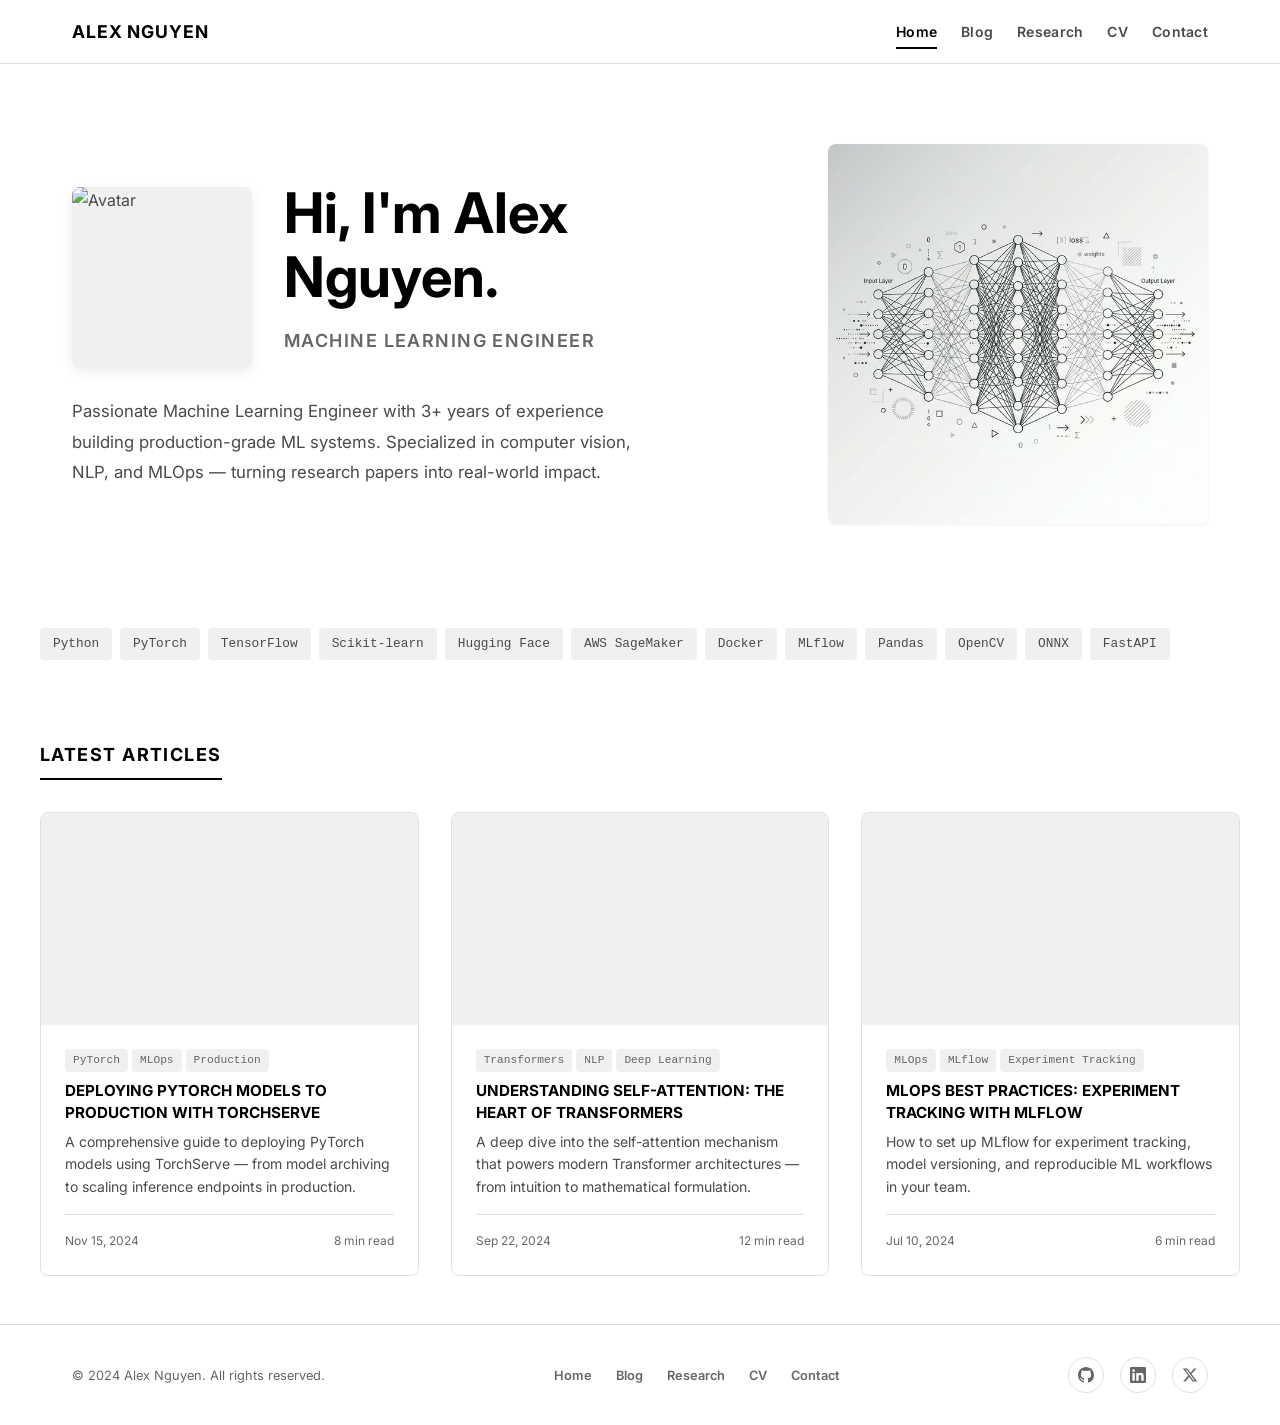
==== index.html @ 2df75f52 "add full code" ====
<!DOCTYPE html>
<html lang="en">
<head>
  <meta charset="UTF-8">
  <meta name="viewport" content="width=device-width, initial-scale=1.0">
  <title>Alex Nguyen — Machine Learning Engineer</title>
  <meta name="description" content="Personal portfolio and blog of Alex Nguyen — Machine Learning Engineer specializing in computer vision, NLP, and MLOps.">
  <!-- Open Graph -->
  <meta property="og:title" content="Alex Nguyen — Machine Learning Engineer">
  <meta property="og:description" content="Personal portfolio and blog — ML Engineer specializing in computer vision, NLP, and MLOps.">
  <meta property="og:type" content="website">
  <meta property="og:image" content="assets/images/avatar.jpg">
  <!-- CSS -->
  <link rel="stylesheet" href="assets/css/main.css">
</head>
<body>

  <!-- Navigation -->
  <nav class="nav" aria-label="Main navigation">
    <div class="container nav__inner">
      <a href="index.html" class="nav__logo" id="navLogo">PORTFOLIO</a>
      <div class="nav__links">
        <a href="index.html" class="nav__link nav__link--active">Home</a>
        <a href="pages/blog.html" class="nav__link">Blog</a>
        <a href="pages/research.html" class="nav__link">Research</a>
        <a href="pages/cv.html" class="nav__link">CV</a>
        <a href="pages/contact.html" class="nav__link">Contact</a>
      </div>
      <button class="nav__hamburger" id="navHamburger" aria-label="Toggle menu">
        <span></span>
        <span></span>
        <span></span>
      </button>
    </div>
  </nav>

  <!-- Mobile Overlay -->
  <div class="nav__mobile-overlay" id="navMobileOverlay">
    <a href="index.html" class="nav__link">Home</a>
    <a href="pages/blog.html" class="nav__link">Blog</a>
    <a href="pages/research.html" class="nav__link">Research</a>
    <a href="pages/cv.html" class="nav__link">CV</a>
    <a href="pages/contact.html" class="nav__link">Contact</a>
  </div>

  <!-- Main Content -->
  <main>
    <!-- Hero Section -->
    <section class="container">
      <div class="hero">
        <div class="hero__content">
          <div class="hero__top">
            <img class="hero__avatar" id="heroAvatar" src="" alt="Avatar" loading="lazy">
            <div>
              <h1 class="hero__greeting" id="heroGreeting"></h1>
              <p class="hero__title" id="heroTitle"></p>
            </div>
          </div>
          <p class="hero__bio" id="heroBio"></p>
        </div>
        <div class="hero__illustration">
          <img src="assets/images/illustration/hero.png" alt="Machine Learning Flow Illustration" style="max-width: 100%; border-radius: var(--border-radius); box-shadow: var(--shadow-sm);">
        </div>
      </div>
    </section>

    <!-- Skills -->
    <section class="container skills">
      <div class="skills__list" id="skillsList"></div>
    </section>

    <!-- Latest Articles -->
    <section class="container section">
      <h2 class="section__title">Latest Articles</h2>
      <div class="articles-grid" id="homeArticlesGrid"></div>
    </section>

  </main>

  <!-- Footer -->
  <footer class="footer">
    <div class="container footer__inner">
      <p class="footer__copyright">© 2024 Alex Nguyen. All rights reserved.</p>
      <div class="footer__links">
        <a href="index.html" class="footer__link">Home</a>
        <a href="pages/blog.html" class="footer__link">Blog</a>
        <a href="pages/research.html" class="footer__link">Research</a>
        <a href="pages/cv.html" class="footer__link">CV</a>
        <a href="pages/contact.html" class="footer__link">Contact</a>
      </div>
      <div class="footer__social" id="footerSocial"></div>
    </div>
  </footer>

  <!-- JS -->
  <script src="assets/js/main.js"></script>
</body>
</html>
---- assets/css/main.css ----
/* ============================================================
   DESIGN SYSTEM — Personal Portfolio & Blog (ML Engineer)
   Stack: CSS3 Custom Properties, CSS Grid, BEM Naming
   SRS v2 Compliance: §3.1 Colors, §3.2 Typography, §3.3 Responsive
   ============================================================ */

/* --- Google Fonts --- */
@import url('https://fonts.googleapis.com/css2?family=Inter:wght@400;600;700&display=swap');

/* --- CSS Reset --- */
*, *::before, *::after {
  box-sizing: border-box;
  margin: 0;
  padding: 0;
}

/* --- Design Tokens (SRS §3.1) --- */
:root {
  /* Colors */
  --bg: #FFFFFF;
  --text-primary: #000000;
  --text-secondary: #4A4A4A;
  --text-tertiary: #666666;
  --border-color: #E0E0E0;
  --surface: #FAFAFA;
  --skill-tag-bg: #F0F0F0;
  --code-bg: #F5F5F5;

  /* Typography */
  --font-primary: 'Inter', system-ui, -apple-system, sans-serif;
  --font-mono: 'SF Mono', 'Fira Code', 'Consolas', monospace;

  /* Spacing */
  --space-xs: 0.25rem;
  --space-sm: 0.5rem;
  --space-md: 1rem;
  --space-lg: 1.5rem;
  --space-xl: 2rem;
  --space-2xl: 3rem;
  --space-3xl: 4rem;

  /* Sizing */
  --container-max: 1200px;
  --nav-height: 64px;
  --border-radius: 8px;
  --border-radius-sm: 4px;

  /* Transitions */
  --transition-fast: 150ms ease;
  --transition-normal: 250ms ease;
  --transition-slow: 400ms ease;

  /* Shadows */
  --shadow-sm: 0 1px 3px rgba(0,0,0,0.06);
  --shadow-md: 0 4px 12px rgba(0,0,0,0.08);
  --shadow-lg: 0 8px 30px rgba(0,0,0,0.12);
  --shadow-hover: 0 12px 40px rgba(0,0,0,0.15);
}

/* --- Base Styles --- */
html {
  scroll-behavior: smooth;
  -webkit-font-smoothing: antialiased;
  -moz-osx-font-smoothing: grayscale;
}

body {
  font-family: var(--font-primary);
  font-size: 1rem;
  font-weight: 400;
  line-height: 1.7;
  color: var(--text-secondary);
  background-color: var(--bg);
  min-height: 100vh;
  display: flex;
  flex-direction: column;
}

a {
  color: var(--text-primary);
  text-decoration: none;
  transition: opacity var(--transition-fast);
}

a:hover {
  opacity: 0.7;
}

img {
  max-width: 100%;
  height: auto;
  display: block;
}

ul, ol {
  list-style: none;
}

/* Focus states (a11y) */
:focus-visible {
  outline: 2px solid var(--text-primary);
  outline-offset: 2px;
}

/* --- Container --- */
.container {
  width: 100%;
  max-width: var(--container-max);
  margin: 0 auto;
  padding: 0 var(--space-xl);
}

/* ============================================================
   NAVIGATION
   ============================================================ */
.nav {
  position: sticky;
  top: 0;
  z-index: 100;
  background: rgba(255,255,255,0.92);
  backdrop-filter: blur(12px);
  -webkit-backdrop-filter: blur(12px);
  border-bottom: 1px solid var(--border-color);
  height: var(--nav-height);
  display: flex;
  align-items: center;
}

.nav__inner {
  display: flex;
  align-items: center;
  justify-content: space-between;
  width: 100%;
}

.nav__logo {
  font-weight: 700;
  font-size: 1.1rem;
  letter-spacing: 0.05em;
  text-transform: uppercase;
  color: var(--text-primary);
}

.nav__links {
  display: flex;
  gap: var(--space-lg);
  align-items: center;
}

.nav__link {
  font-size: 0.875rem;
  font-weight: 600;
  color: var(--text-secondary);
  letter-spacing: 0.02em;
  position: relative;
  padding: var(--space-xs) 0;
}

.nav__link::after {
  content: '';
  position: absolute;
  bottom: -2px;
  left: 0;
  width: 0;
  height: 2px;
  background: var(--text-primary);
  transition: width var(--transition-normal);
}

.nav__link:hover,
.nav__link--active {
  color: var(--text-primary);
  opacity: 1;
}

.nav__link:hover::after,
.nav__link--active::after {
  width: 100%;
}

/* Hamburger */
.nav__hamburger {
  display: none;
  flex-direction: column;
  gap: 5px;
  cursor: pointer;
  padding: var(--space-sm);
  background: none;
  border: none;
  z-index: 200;
}

.nav__hamburger span {
  display: block;
  width: 24px;
  height: 2px;
  background: var(--text-primary);
  transition: all var(--transition-normal);
}

.nav__hamburger.active span:nth-child(1) {
  transform: rotate(45deg) translate(5px, 5px);
}

.nav__hamburger.active span:nth-child(2) {
  opacity: 0;
}

.nav__hamburger.active span:nth-child(3) {
  transform: rotate(-45deg) translate(5px, -5px);
}

/* Mobile menu overlay */
.nav__mobile-overlay {
  display: none;
  position: fixed;
  top: 0;
  left: 0;
  width: 100%;
  height: 100%;
  background: rgba(255,255,255,0.98);
  backdrop-filter: blur(20px);
  z-index: 150;
  flex-direction: column;
  justify-content: center;
  align-items: center;
  gap: var(--space-xl);
}

.nav__mobile-overlay.open {
  display: flex;
}

.nav__mobile-overlay .nav__link {
  font-size: 1.5rem;
  font-weight: 700;
}

/* ============================================================
   HERO SECTION
   ============================================================ */
.hero {
  padding: var(--space-3xl) 0;
  display: flex;
  align-items: center;
  gap: var(--space-3xl);
  min-height: 60vh;
}

.hero__content {
  flex: 1;
}

.hero__greeting {
  font-size: clamp(2rem, 5vw, 3.5rem);
  font-weight: 700;
  color: var(--text-primary);
  line-height: 1.15;
  margin-bottom: var(--space-md);
}

.hero__name {
  display: block;
  font-weight: 700;
}

.hero__title {
  font-size: 1.125rem;
  font-weight: 600;
  color: var(--text-tertiary);
  text-transform: uppercase;
  letter-spacing: 0.08em;
  margin-bottom: var(--space-md);
}

.hero__bio {
  font-size: 1.05rem;
  line-height: 1.8;
  color: var(--text-secondary);
  max-width: 560px;
}

.hero__avatar {
  width: 180px;
  height: 180px;
  border-radius: var(--border-radius);
  object-fit: cover;
  flex-shrink: 0;
  box-shadow: var(--shadow-md);
}

.hero__illustration {
  flex: 0 0 380px;
  display: flex;
  align-items: center;
  justify-content: center;
}

.hero__illustration img {
  max-width: 100%;
  height: auto;
}

.hero__top {
  display: flex;
  align-items: center;
  gap: var(--space-xl);
  margin-bottom: var(--space-lg);
}

/* ============================================================
   SKILL TAGS
   ============================================================ */
.skills {
  padding: var(--space-lg) 0 var(--space-xl);
}

.skills__list {
  display: flex;
  flex-wrap: wrap;
  gap: var(--space-sm);
}

.skill-tag {
  font-size: 0.8rem;
  font-family: var(--font-mono);
  padding: 4px 12px;
  background: var(--skill-tag-bg);
  border-radius: var(--border-radius-sm);
  color: var(--text-secondary);
  transition: all var(--transition-fast);
  border: 1px solid transparent;
}

.skill-tag:hover {
  border-color: var(--border-color);
  transform: translateY(-1px);
  box-shadow: var(--shadow-sm);
}

/* ============================================================
   SECTION TITLES
   ============================================================ */
.section {
  padding: var(--space-2xl) 0;
}

.section__title {
  font-size: 1.125rem;
  font-weight: 700;
  text-transform: uppercase;
  letter-spacing: 0.08em;
  color: var(--text-primary);
  margin-bottom: var(--space-xl);
  padding-bottom: var(--space-sm);
  border-bottom: 2px solid var(--text-primary);
  display: inline-block;
}

/* ============================================================
   ARTICLE CARDS
   ============================================================ */
.articles-grid {
  display: grid;
  grid-template-columns: repeat(3, 1fr);
  gap: var(--space-xl);
}

.card {
  background: var(--bg);
  border: 1px solid var(--border-color);
  border-radius: var(--border-radius);
  overflow: hidden;
  transition: all var(--transition-normal);
  display: flex;
  flex-direction: column;
  cursor: pointer;
}

.card:hover {
  transform: translateY(-4px);
  box-shadow: var(--shadow-hover);
  border-color: transparent;
}

.card__thumbnail {
  width: 100%;
  aspect-ratio: 16/9;
  object-fit: cover;
  background: var(--skill-tag-bg);
  display: block;
}

.card__body {
  padding: var(--space-lg);
  display: flex;
  flex-direction: column;
  flex: 1;
}

.card__title {
  font-size: 0.95rem;
  font-weight: 700;
  text-transform: uppercase;
  line-height: 1.4;
  color: var(--text-primary);
  margin-bottom: var(--space-sm);
  display: -webkit-box;
  -webkit-line-clamp: 2;
  -webkit-box-orient: vertical;
  overflow: hidden;
}

.card__excerpt {
  font-size: 0.875rem;
  line-height: 1.6;
  color: var(--text-secondary);
  display: -webkit-box;
  -webkit-line-clamp: 3;
  -webkit-box-orient: vertical;
  overflow: hidden;
  flex: 1;
}

.card__meta {
  display: flex;
  justify-content: space-between;
  align-items: center;
  font-size: 0.75rem;
  color: var(--text-tertiary);
  margin-top: var(--space-md);
  padding-top: var(--space-md);
  border-top: 1px solid var(--border-color);
}

.card__tags {
  display: flex;
  gap: var(--space-xs);
  flex-wrap: wrap;
  margin-bottom: var(--space-sm);
}

.card__tag {
  font-size: 0.7rem;
  font-family: var(--font-mono);
  padding: 2px 8px;
  background: var(--skill-tag-bg);
  border-radius: var(--border-radius-sm);
  color: var(--text-tertiary);
}

/* ============================================================
   BLOG PAGE
   ============================================================ */
.blog-header {
  padding: var(--space-2xl) 0 var(--space-lg);
}

.search-container {
  margin-bottom: var(--space-lg);
}

.search-input {
  width: 100%;
  padding: 12px 16px;
  font-family: var(--font-primary);
  font-size: 0.95rem;
  border: 1px solid var(--border-color);
  border-radius: var(--border-radius);
  background: var(--bg);
  transition: border-color var(--transition-fast);
  outline: none;
}

.search-input:focus {
  border-color: var(--text-primary);
}

.search-input::placeholder {
  color: var(--text-tertiary);
}

.tag-filter {
  display: flex;
  flex-wrap: wrap;
  gap: var(--space-sm);
  margin-bottom: var(--space-xl);
}

.tag-filter__btn {
  font-size: 0.8rem;
  font-family: var(--font-mono);
  padding: 6px 14px;
  background: var(--surface);
  border: 1px solid var(--border-color);
  border-radius: 20px;
  cursor: pointer;
  transition: all var(--transition-fast);
  color: var(--text-secondary);
}

.tag-filter__btn:hover,
.tag-filter__btn--active {
  background: var(--text-primary);
  color: var(--bg);
  border-color: var(--text-primary);
}

/* Pagination */
.pagination {
  display: flex;
  justify-content: center;
  align-items: center;
  gap: var(--space-sm);
  padding: var(--space-2xl) 0;
}

.pagination__btn {
  min-width: 40px;
  height: 40px;
  display: flex;
  align-items: center;
  justify-content: center;
  font-family: var(--font-primary);
  font-size: 0.875rem;
  font-weight: 600;
  border: 1px solid var(--border-color);
  border-radius: var(--border-radius-sm);
  background: var(--bg);
  cursor: pointer;
  transition: all var(--transition-fast);
  color: var(--text-secondary);
  padding: 0 var(--space-sm);
}

.pagination__btn:hover,
.pagination__btn--active {
  background: var(--text-primary);
  color: var(--bg);
  border-color: var(--text-primary);
}

.pagination__btn:disabled {
  opacity: 0.3;
  cursor: not-allowed;
}

/* ============================================================
   BLOG DETAIL
   ============================================================ */
.article-detail {
  max-width: 780px;
  margin: 0 auto;
  padding: var(--space-2xl) var(--space-xl);
}

.article-detail__title {
  font-size: clamp(1.5rem, 4vw, 2.5rem);
  font-weight: 700;
  color: var(--text-primary);
  line-height: 1.25;
  margin-bottom: var(--space-md);
}

.article-detail__meta {
  display: flex;
  align-items: center;
  gap: var(--space-lg);
  font-size: 0.85rem;
  color: var(--text-tertiary);
  margin-bottom: var(--space-lg);
  padding-bottom: var(--space-lg);
  border-bottom: 1px solid var(--border-color);
  flex-wrap: wrap;
}

.article-detail__tags {
  display: flex;
  gap: var(--space-xs);
}

.article-detail__content {
  line-height: 1.8;
  color: var(--text-secondary);
}

.article-detail__content h1,
.article-detail__content h2,
.article-detail__content h3 {
  color: var(--text-primary);
  margin-top: var(--space-xl);
  margin-bottom: var(--space-md);
  line-height: 1.3;
}

.article-detail__content h2 {
  font-size: 1.5rem;
  padding-bottom: var(--space-sm);
  border-bottom: 1px solid var(--border-color);
}

.article-detail__content h3 {
  font-size: 1.2rem;
}

.article-detail__content p {
  margin-bottom: var(--space-md);
}

.article-detail__content ul,
.article-detail__content ol {
  margin-bottom: var(--space-md);
  padding-left: var(--space-xl);
}

.article-detail__content ul {
  list-style: disc;
}

.article-detail__content ol {
  list-style: decimal;
}

.article-detail__content li {
  margin-bottom: var(--space-xs);
}

.article-detail__content code {
  font-family: var(--font-mono);
  font-size: 0.875em;
  background: var(--code-bg);
  padding: 2px 6px;
  border-radius: 3px;
}

.article-detail__content pre {
  background: #1e1e1e;
  color: #d4d4d4;
  padding: var(--space-lg);
  border-radius: var(--border-radius);
  overflow-x: auto;
  margin-bottom: var(--space-lg);
  line-height: 1.5;
}

.article-detail__content pre code {
  background: none;
  padding: 0;
  color: inherit;
  font-size: 0.85rem;
}

.article-detail__content blockquote {
  border-left: 3px solid var(--text-primary);
  padding-left: var(--space-lg);
  margin: var(--space-lg) 0;
  color: var(--text-tertiary);
  font-style: italic;
}

.article-detail__content strong {
  color: var(--text-primary);
  font-weight: 700;
}

.article-detail__content a {
  border-bottom: 1px solid var(--text-primary);
}

.article-detail__back {
  display: inline-flex;
  align-items: center;
  gap: var(--space-sm);
  font-weight: 600;
  color: var(--text-primary);
  margin-bottom: var(--space-xl);
}

/* Not found */
.not-found {
  text-align: center;
  padding: var(--space-3xl) 0;
}

.not-found__title {
  font-size: 1.5rem;
  font-weight: 700;
  color: var(--text-primary);
  margin-bottom: var(--space-md);
}

.not-found__btn {
  display: inline-block;
  padding: 10px 24px;
  background: var(--text-primary);
  color: var(--bg);
  border-radius: var(--border-radius);
  font-weight: 600;
  font-size: 0.875rem;
  margin-top: var(--space-md);
}

/* ============================================================
   RESEARCH TIMELINE
   ============================================================ */
.timeline {
  position: relative;
  padding-left: var(--space-2xl);
}

.timeline::before {
  content: '';
  position: absolute;
  left: 6px;
  top: 0;
  bottom: 0;
  width: 2px;
  background: var(--border-color);
}

.timeline__year {
  font-size: 1.5rem;
  font-weight: 700;
  color: var(--text-primary);
  margin-bottom: var(--space-lg);
  margin-top: var(--space-xl);
  position: relative;
}

.timeline__year:first-child {
  margin-top: 0;
}

.timeline__year::before {
  content: '';
  position: absolute;
  left: calc(-1 * var(--space-2xl) + 2px);
  top: 50%;
  transform: translateY(-50%);
  width: 12px;
  height: 12px;
  background: var(--text-primary);
  border-radius: 50%;
}

.timeline__item {
  position: relative;
  padding-bottom: var(--space-xl);
  padding-left: var(--space-sm);
}

.timeline__item::before {
  content: '';
  position: absolute;
  left: calc(-1 * var(--space-2xl) + 4px);
  top: 8px;
  width: 8px;
  height: 8px;
  background: var(--bg);
  border: 2px solid var(--text-tertiary);
  border-radius: 50%;
}

.timeline__paper {
  font-size: 1rem;
  font-weight: 700;
  color: var(--text-primary);
  margin-bottom: var(--space-xs);
  line-height: 1.4;
}

.timeline__authors {
  font-size: 0.875rem;
  color: var(--text-secondary);
  margin-bottom: var(--space-xs);
}

.timeline__journal {
  font-size: 0.85rem;
  color: var(--text-tertiary);
  font-style: italic;
  margin-bottom: var(--space-sm);
}

.timeline__links {
  display: flex;
  gap: var(--space-md);
}

.timeline__link {
  font-size: 0.8rem;
  font-weight: 600;
  padding: 4px 12px;
  border: 1px solid var(--border-color);
  border-radius: var(--border-radius-sm);
  transition: all var(--transition-fast);
}

.timeline__link:hover {
  background: var(--text-primary);
  color: var(--bg);
  border-color: var(--text-primary);
  opacity: 1;
}

/* ============================================================
   CV PAGE
   ============================================================ */
.cv-section {
  margin-bottom: var(--space-2xl);
}

.cv-section__title {
  font-size: 1.125rem;
  font-weight: 700;
  text-transform: uppercase;
  letter-spacing: 0.08em;
  color: var(--text-primary);
  margin-bottom: var(--space-lg);
  padding-bottom: var(--space-sm);
  border-bottom: 2px solid var(--text-primary);
}

.cv-item {
  padding: var(--space-lg) 0;
  border-bottom: 1px solid var(--border-color);
}

.cv-item:last-child {
  border-bottom: none;
}

.cv-item__header {
  display: flex;
  justify-content: space-between;
  align-items: flex-start;
  flex-wrap: wrap;
  gap: var(--space-sm);
  margin-bottom: var(--space-sm);
}

.cv-item__role {
  font-size: 1rem;
  font-weight: 700;
  color: var(--text-primary);
}

.cv-item__company {
  font-size: 0.95rem;
  color: var(--text-secondary);
  font-weight: 600;
}

.cv-item__period {
  font-size: 0.85rem;
  color: var(--text-tertiary);
  font-family: var(--font-mono);
}

.cv-item__description {
  font-size: 0.9rem;
  line-height: 1.7;
  color: var(--text-secondary);
}

.cv-item__gpa {
  font-size: 0.85rem;
  color: var(--text-tertiary);
  margin-top: var(--space-xs);
}

.cv-skills-grid {
  display: grid;
  grid-template-columns: repeat(2, 1fr);
  gap: var(--space-lg);
}

.cv-skill-category__title {
  font-size: 0.95rem;
  font-weight: 700;
  color: var(--text-primary);
  margin-bottom: var(--space-sm);
}

.cv-skill-category__items {
  display: flex;
  flex-wrap: wrap;
  gap: var(--space-sm);
}

.cv-project__tech {
  display: flex;
  flex-wrap: wrap;
  gap: var(--space-xs);
  margin-top: var(--space-sm);
}

.cv-download {
  display: inline-flex;
  align-items: center;
  gap: var(--space-sm);
  padding: 12px 28px;
  background: var(--text-primary);
  color: var(--bg);
  border-radius: var(--border-radius);
  font-weight: 600;
  font-size: 0.9rem;
  transition: all var(--transition-normal);
  margin-bottom: var(--space-2xl);
}

.cv-download:hover {
  opacity: 0.85;
  transform: translateY(-2px);
  box-shadow: var(--shadow-md);
}

/* Page Header */
.page-header {
  padding: var(--space-2xl) 0 var(--space-lg);
  border-bottom: 1px solid var(--border-color);
  margin-bottom: var(--space-xl);
}

.page-header__title {
  font-size: clamp(1.5rem, 4vw, 2.5rem);
  font-weight: 700;
  color: var(--text-primary);
}

.page-header__subtitle {
  font-size: 1rem;
  color: var(--text-tertiary);
  margin-top: var(--space-sm);
}

/* ============================================================
   FOOTER
   ============================================================ */
.footer {
  margin-top: auto;
  border-top: 1px solid var(--border-color);
  padding: var(--space-xl) 0;
}

.footer__inner {
  display: flex;
  justify-content: space-between;
  align-items: center;
  flex-wrap: wrap;
  gap: var(--space-md);
}

.footer__copyright {
  font-size: 0.8rem;
  color: var(--text-tertiary);
}

.footer__links {
  display: flex;
  align-items: center;
  gap: var(--space-lg);
}

.footer__link {
  font-size: 0.8rem;
  color: var(--text-tertiary);
  font-weight: 600;
}

.footer__social {
  display: flex;
  gap: var(--space-md);
}

.footer__social-link {
  display: flex;
  align-items: center;
  justify-content: center;
  width: 36px;
  height: 36px;
  border-radius: 50%;
  border: 1px solid var(--border-color);
  transition: all var(--transition-fast);
  color: var(--text-tertiary);
}

.footer__social-link:hover {
  background: var(--text-primary);
  color: var(--bg);
  border-color: var(--text-primary);
  opacity: 1;
}

.footer__social-link svg {
  width: 16px;
  height: 16px;
  fill: currentColor;
}

/* ============================================================
   UTILITIES
   ============================================================ */
.sr-only {
  position: absolute;
  width: 1px;
  height: 1px;
  padding: 0;
  margin: -1px;
  overflow: hidden;
  clip: rect(0, 0, 0, 0);
  white-space: nowrap;
  border: 0;
}

/* Loading skeleton */
.skeleton {
  background: linear-gradient(90deg, var(--surface) 25%, var(--border-color) 50%, var(--surface) 75%);
  background-size: 200% 100%;
  animation: shimmer 1.5s ease-in-out infinite;
  border-radius: var(--border-radius-sm);
}

@keyframes shimmer {
  0% { background-position: 200% 0; }
  100% { background-position: -200% 0; }
}

/* Fade in animation */
@keyframes fadeInUp {
  from {
    opacity: 0;
    transform: translateY(20px);
  }
  to {
    opacity: 1;
    transform: translateY(0);
  }
}

.fade-in-up {
  animation: fadeInUp 0.5s ease forwards;
}

/* ============================================================
   RESPONSIVE — SRS §3.3
   ============================================================ */

/* Tablet: 768px–1024px */
@media (max-width: 1024px) {
  .articles-grid {
    grid-template-columns: repeat(2, 1fr);
  }

  .hero__illustration {
    display: none;
  }

  .cv-skills-grid {
    grid-template-columns: 1fr;
  }
}

/* Mobile: < 768px */
@media (max-width: 768px) {
  .container {
    padding: 0 var(--space-md);
  }

  .articles-grid {
    grid-template-columns: 1fr;
  }

  .nav__links {
    display: none;
  }

  .nav__hamburger {
    display: flex;
  }

  .hero {
    padding: var(--space-xl) 0;
    flex-direction: column;
    text-align: center;
    min-height: auto;
  }

  .hero__top {
    flex-direction: column;
  }

  .hero__bio {
    max-width: 100%;
  }

  .hero__illustration {
    display: none;
  }

  .skills__list {
    justify-content: center;
  }

  .footer__inner {
    flex-direction: column;
    text-align: center;
    gap: var(--space-lg);
  }

  .footer__links {
    flex-wrap: wrap;
    justify-content: center;
  }

  .timeline {
    padding-left: var(--space-lg);
  }

  .timeline__year::before {
    left: calc(-1 * var(--space-lg) + 2px);
  }

  .timeline__item::before {
    left: calc(-1 * var(--space-lg) + 4px);
  }

  .article-detail {
    padding: var(--space-lg) var(--space-md);
  }

  .article-detail__meta {
    flex-direction: column;
    gap: var(--space-sm);
  }

  .cv-item__header {
    flex-direction: column;
  }

  .pagination {
    flex-wrap: wrap;
  }
}
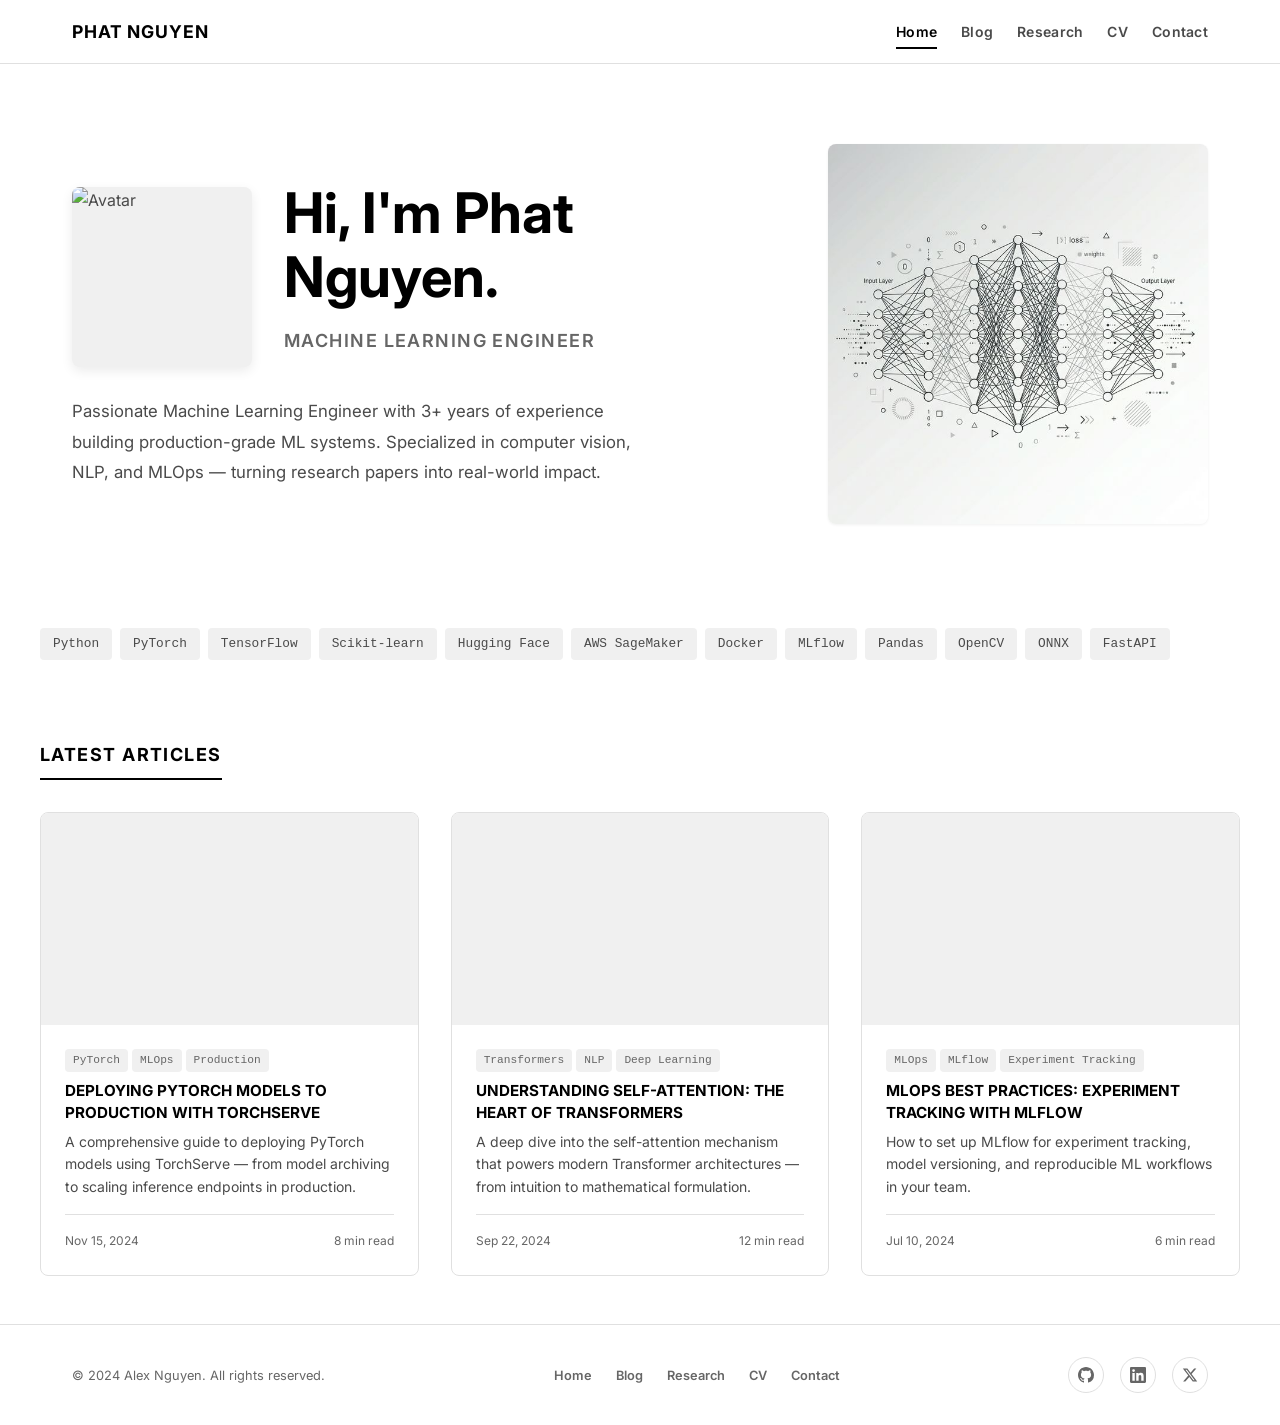
==== commit f06e5607: "add" ====
--- a/index.html
+++ b/index.html
@@ -1,18 +1,22 @@
 <!DOCTYPE html>
 <html lang="en">
+
 <head>
   <meta charset="UTF-8">
   <meta name="viewport" content="width=device-width, initial-scale=1.0">
-  <title>Alex Nguyen — Machine Learning Engineer</title>
-  <meta name="description" content="Personal portfolio and blog of Alex Nguyen — Machine Learning Engineer specializing in computer vision, NLP, and MLOps.">
+  <title>Phat Nguyen — Machine Learning Engineer</title>
+  <meta name="description"
+    content="Personal portfolio and blog of Phat Nguyen — Machine Learning Engineer specializing in computer vision, NLP, and MLOps.">
   <!-- Open Graph -->
-  <meta property="og:title" content="Alex Nguyen — Machine Learning Engineer">
-  <meta property="og:description" content="Personal portfolio and blog — ML Engineer specializing in computer vision, NLP, and MLOps.">
+  <meta property="og:title" content="Phat Nguyen — Machine Learning Engineer">
+  <meta property="og:description"
+    content="Personal portfolio and blog — ML Engineer specializing in computer vision, NLP, and MLOps.">
   <meta property="og:type" content="website">
   <meta property="og:image" content="assets/images/avatar.jpg">
   <!-- CSS -->
   <link rel="stylesheet" href="assets/css/main.css">
 </head>
+
 <body>
 
   <!-- Navigation -->
@@ -59,7 +63,8 @@
           <p class="hero__bio" id="heroBio"></p>
         </div>
         <div class="hero__illustration">
-          <img src="assets/images/illustration/hero.png" alt="Machine Learning Flow Illustration" style="max-width: 100%; border-radius: var(--border-radius); box-shadow: var(--shadow-sm);">
+          <img src="assets/images/illustration/hero.png" alt="Machine Learning Flow Illustration"
+            style="max-width: 100%; border-radius: var(--border-radius); box-shadow: var(--shadow-sm);">
         </div>
       </div>
     </section>
@@ -95,4 +100,5 @@
   <!-- JS -->
   <script src="assets/js/main.js"></script>
 </body>
-</html>
+
+</html>
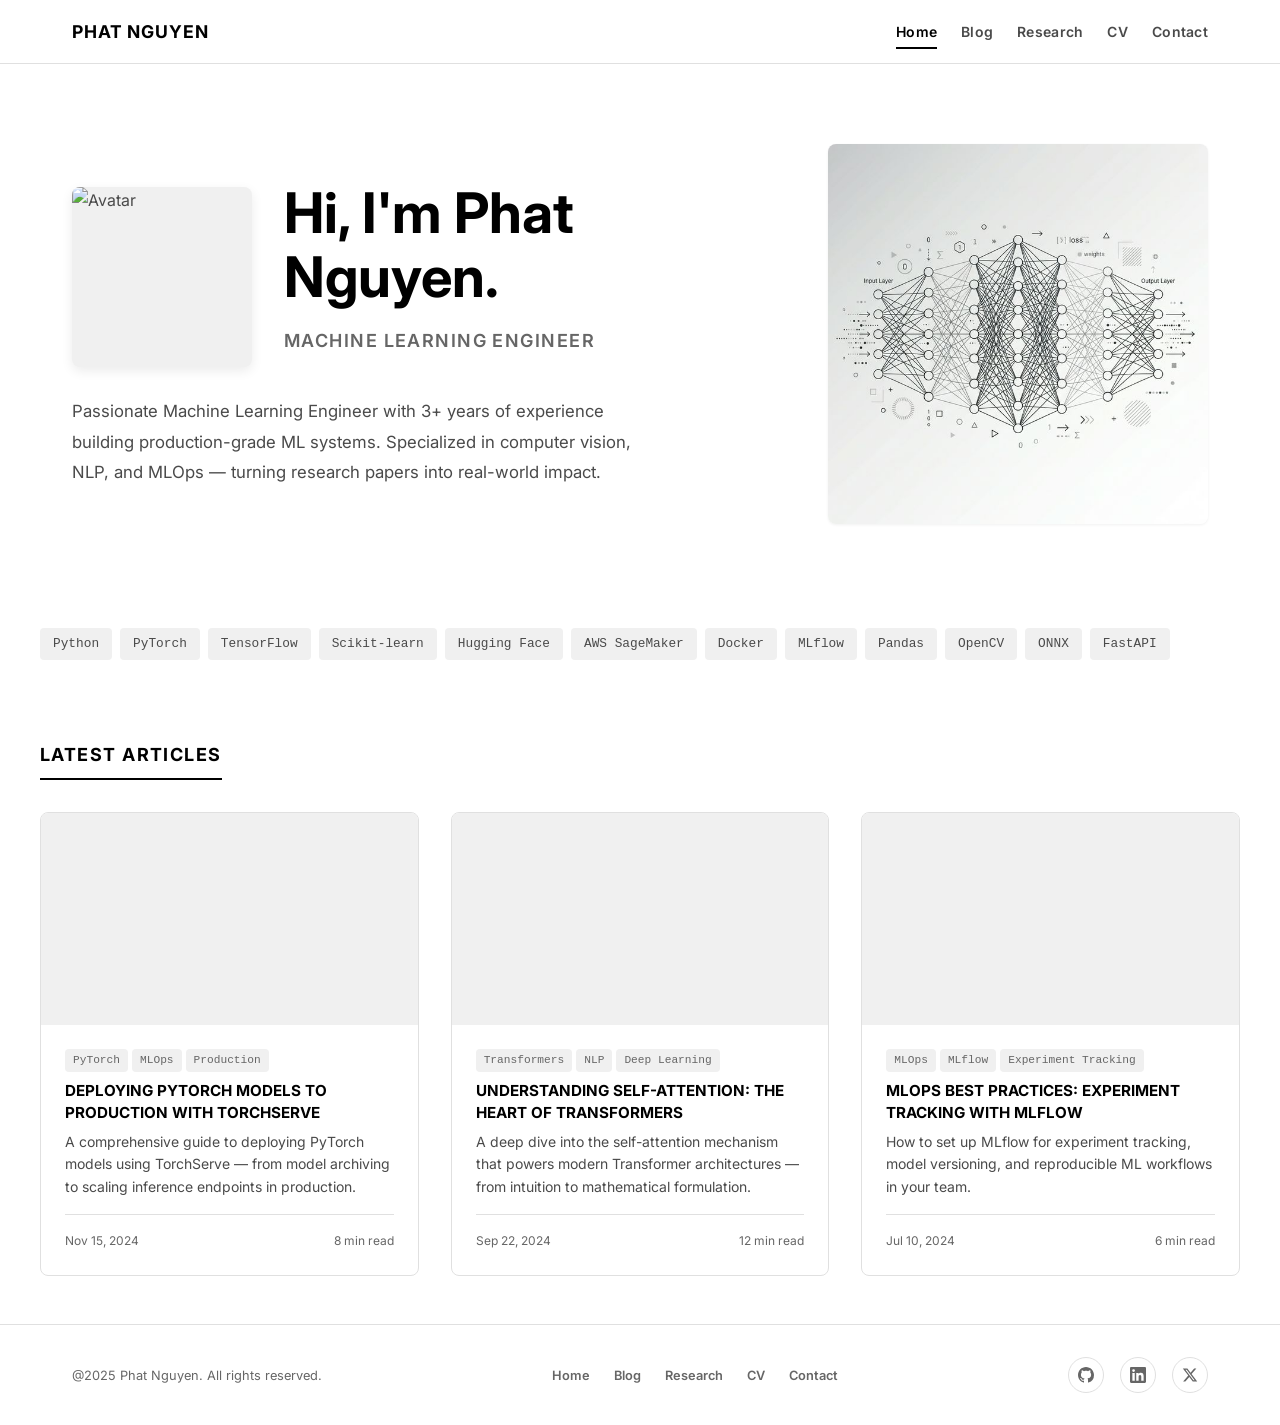
==== commit 13ba8e7d: "Update copyright to @2025 Phat Nguyen" ====
--- a/index.html
+++ b/index.html
@@ -85,7 +85,7 @@
   <!-- Footer -->
   <footer class="footer">
     <div class="container footer__inner">
-      <p class="footer__copyright">© 2024 Alex Nguyen. All rights reserved.</p>
+      <p class="footer__copyright">@2025 Phat Nguyen. All rights reserved.</p>
       <div class="footer__links">
         <a href="index.html" class="footer__link">Home</a>
         <a href="pages/blog.html" class="footer__link">Blog</a>
